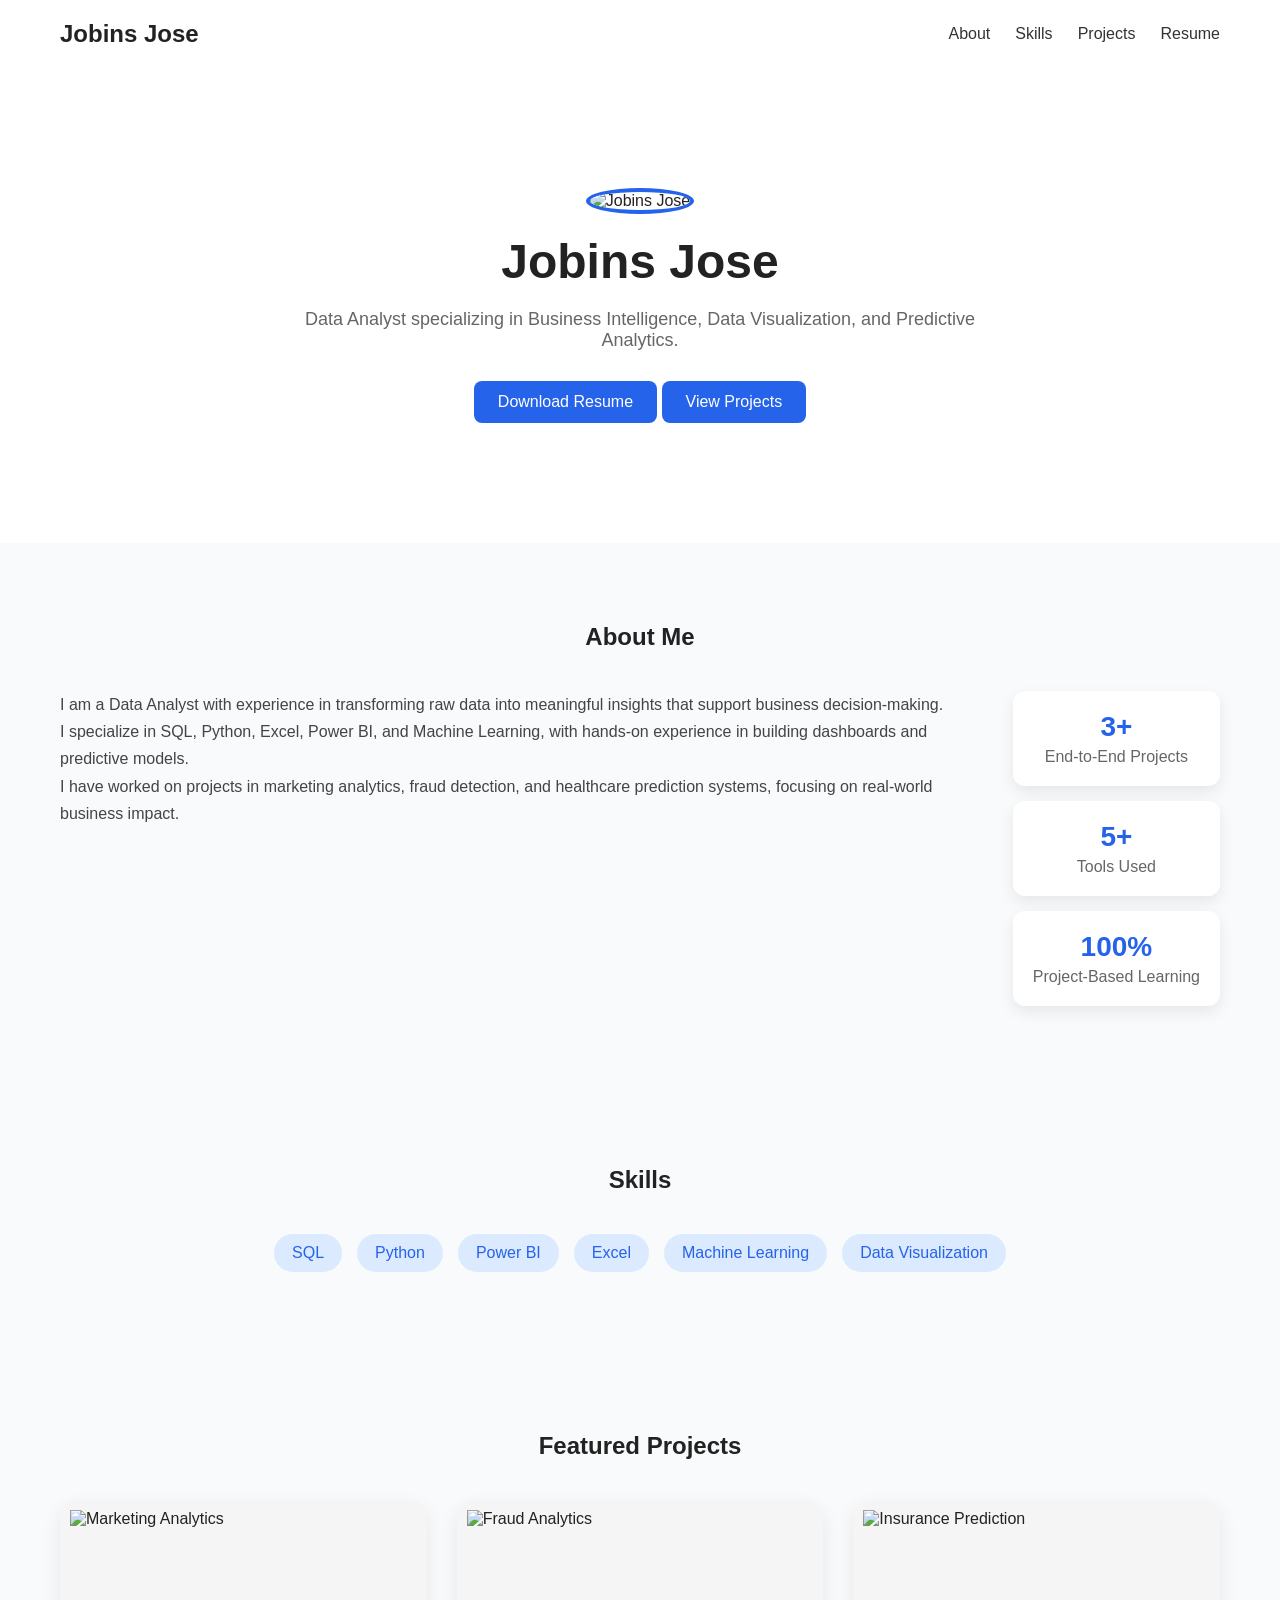
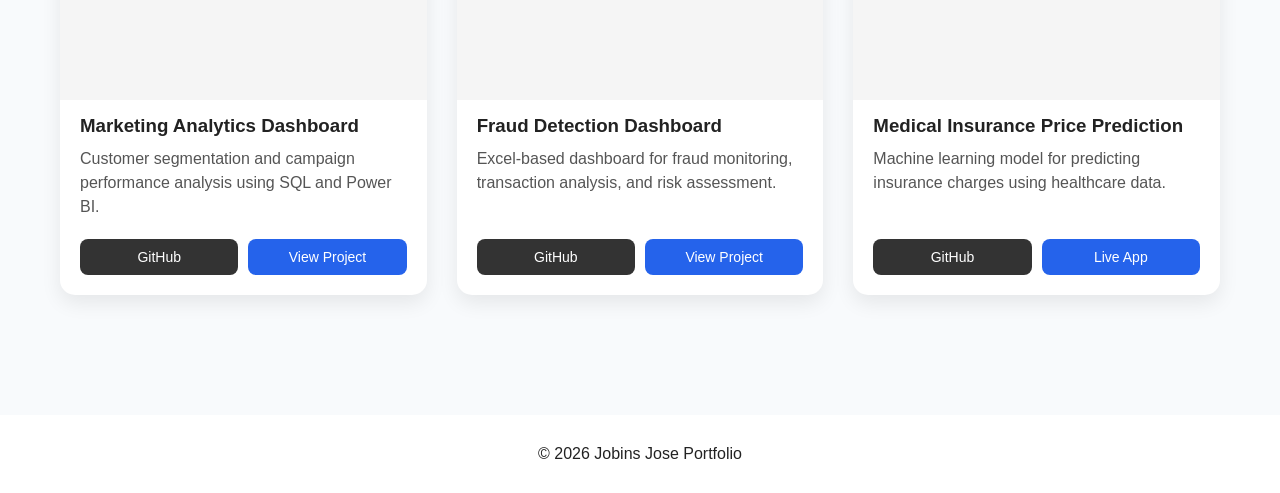
==== index.html @ de78f55c "Files uploaded" ====
<!DOCTYPE html>
<html lang="en">
<head>
    <meta charset="UTF-8">
    <meta name="viewport" content="width=device-width, initial-scale=1.0">
    <title>Jobins Jose | Data Analyst Portfolio</title>
    <link rel="stylesheet" href="styles.css">
</head>
<body>

<nav>
    <div class="logo">Jobins Jose</div>

    <ul>
        <li><a href="#about">About</a></li>
        <li><a href="#skills">Skills</a></li>
        <li><a href="#projects">Projects</a></li>
        <li><a href="Jobins Jose Resume.pdf">Resume</a></li>
    </ul>
</nav>

<header class="hero">
    <img src="images/profile-photo.jpg"
         alt="Jobins Jose"
         class="profile-pic">
       <h1>Jobins Jose</h1>

    <p>
        Data Analyst specializing in Business Intelligence,
        Data Visualization, and Predictive Analytics.
    </p>

    <a href="Jobins Jose Resume.pdf" class="btn">
        Download Resume
    </a>

    <a href="#projects" class="btn">View Projects</a>
</header>

<section id="about" class="section about">

    <h2>About Me</h2>

    <div class="about-container">

        <div class="about-text">

            <p>
                I am a Data Analyst with experience in transforming raw data into meaningful insights
                that support business decision-making.
            </p>

            <p>
                I specialize in SQL, Python, Excel, Power BI, and Machine Learning, with hands-on
                experience in building dashboards and predictive models.
            </p>

            <p>
                I have worked on projects in marketing analytics, fraud detection, and healthcare
                prediction systems, focusing on real-world business impact.
            </p>

        </div>

        <div class="about-highlights">

            <div class="highlight-card">
                <h3>3+</h3>
                <p>End-to-End Projects</p>
            </div>

            <div class="highlight-card">
                <h3>5+</h3>
                <p>Tools Used</p>
            </div>

            <div class="highlight-card">
                <h3>100%</h3>
                <p>Project-Based Learning</p>
            </div>

        </div>

    </div>

</section>

<section id="skills" class="section">
    <h2>Skills</h2>

    <div class="skills">
        <span>SQL</span>
        <span>Python</span>
        <span>Power BI</span>
        <span>Excel</span>
        <span>Machine Learning</span>
        <span>Data Visualization</span>
    </div>
</section>

<section id="projects" class="section">

    <h2>Featured Projects</h2>

    <div class="project-grid">

        <div class="card">
            <img src="images/marketing-analytics.jpg" alt="Marketing Analytics">

            <h3>Marketing Analytics Dashboard</h3>

            <p>
                Customer segmentation and campaign performance analysis
                using SQL and Power BI.
            </p>

        <div class="card-buttons">

        <a href="https://github.com/username/project"
           target="_blank"
           class="github-btn">
            GitHub
        </a>

            <a href="marketing.html" class="view-btn">
                View Project
            </a>
        </div>
        </div>

        <div class="card">
            <img src="images/fraud-analytics.jpg" alt="Fraud Analytics">

            <h3>Fraud Detection Dashboard</h3>

            <p>
                Excel-based dashboard for fraud monitoring,
                transaction analysis, and risk assessment.
            </p>

        <div class="card-buttons">

        <a href="https://github.com/username/project"
           target="_blank"
           class="github-btn">
            GitHub
        </a>

            <a href="fraud.html" class="view-btn">
                View Project
            </a>
        </div>
        </div>

    

        <div class="card">
            <img src="images/medical-insurance.png" alt="Insurance Prediction">

            <h3>Medical Insurance Price Prediction</h3>

            <p>
                Machine learning model for predicting insurance
                charges using healthcare data.
            </p>

        <div class="card-buttons">

        <a href="https://github.com/username/project"
           target="_blank"
           class="github-btn">
            GitHub
        </a>

            <a href="https://medical-insurance-cost-predictor-wyuu.onrender.com/" class="view-btn">
                Live App
            </a>
        </div>
        </div>


</section>

<footer>
    <p>© 2026 Jobins Jose Portfolio</p>
</footer>

</body>
</html>
---- styles.css ----
*{
    margin:0;
    padding:0;
    box-sizing:border-box;
}

body{
    font-family:Arial, sans-serif;
    background:#f8fafc;
    color:#222;
}

nav{
    display:flex;
    justify-content:space-between;
    align-items:center;
    padding:20px 60px;
    background:white;
    box-shadow:0 2px 10px rgba(0,0,0,0.05);
}

.logo{
    font-size:24px;
    font-weight:bold;
}

nav ul{
    display:flex;
    list-style:none;
    gap:25px;
}

nav a{
    text-decoration:none;
    color:#333;
}

.hero{
    text-align:center;
    padding:120px 20px;
    background:white;
}

.hero h1{
    font-size:48px;
    margin-bottom:20px;
}

.hero p{
    max-width:700px;
    margin:auto;
    font-size:18px;
    color:#666;
}

.btn{
    display:inline-block;
    margin-top:30px;
    padding:12px 24px;
    background:#2563eb;
    color:white;
    text-decoration:none;
    border-radius:8px;
}

.profile-pic{
    width:180px;
    height:180px;
    border-radius:50%;
    object-fit:cover;
    margin-bottom:20px;
    border:4px solid #2563eb;
}

.section{
    max-width:1200px;
    margin:auto;
    padding:80px 20px;
}

.section h2{
    text-align:center;
    margin-bottom:40px;
}



.about-container{
    display:flex;
    justify-content:center;
    align-items:flex-start;
    gap:40px;
    flex-wrap:wrap;
    margin-top:30px;
}

.about-text{
    flex:2;
    min-width:280px;
    font-size:16px;
    line-height:1.7;
    color:#444;
}

.about-highlights{
    display:flex;
    flex-direction:column;
    gap:15px;
    min-width:200px;
}

.highlight-card{
    background:white;
    padding:20px;
    border-radius:12px;
    box-shadow:0 6px 15px rgba(0,0,0,0.08);
    text-align:center;
}

.highlight-card h3{
    margin:0;
    font-size:28px;
    color:#2563eb;
}

.highlight-card p{
    margin:5px 0 0;
    color:#666;
}

.skills{
    display:flex;
    justify-content:center;
    flex-wrap:wrap;
    gap:15px;
}

.skills span{
    background:#dbeafe;
    color:#2563eb;
    padding:10px 18px;
    border-radius:25px;
}

.project-img{
    width:100%;
    max-width:1000px;
    display:block;
    margin:25px auto;
    border-radius:12px;
    box-shadow:0 6px 20px rgba(0,0,0,0.12);
}
.project-grid{
    display:grid;
    grid-template-columns:repeat(auto-fit,minmax(320px,1fr));
    gap:30px;
}


.project-page{
    max-width:900px;
    margin:auto;
    padding:40px 20px;
}

.back-btn{
    display:inline-block;
    margin:20px;
    text-decoration:none;
    color:#2563eb;
    font-weight:500;
}

h1{
    font-size:36px;
    margin-bottom:10px;
}

.subtitle{
    color:#666;
    font-size:16px;
    margin-bottom:25px;
}

.project-img{
    width:100%;
    border-radius:12px;
    margin:20px 0 40px;
    box-shadow:0 6px 20px rgba(0,0,0,0.12);
}



/* SECTION BLOCK */
.section-block{
    margin-bottom:35px;
}

.section-block h2{
    margin-bottom:10px;
    color:#222;
    border-left:4px solid #2563eb;
    padding-left:10px;
}

.section-block p{
    line-height:1.7;
    color:#444;
    font-size:16px;
}

.section-block ul{
    padding-left:20px;
    line-height:1.8;
    color:#444;
}





.card{
    background:white;
    border-radius:15px;
    overflow:hidden;
    box-shadow:0 8px 20px rgba(0,0,0,0.08);
    transition:0.3s;

    display:flex;
    flex-direction:column;
    height:100%;
}

.card:hover{
    transform:translateY(-5px);
}

.card img{
    width:100%;
    height:200px;
    object-fit:contain;  
    background:#f5f5f5;
    padding:10px;
}

/* TITLE */
.card h3{
    padding:15px 20px 10px;
    margin:0;
}

/* DESCRIPTION */
.card p{
    padding:0 20px;
    color:#555;
    flex-grow:1;   /* pushes buttons to bottom */
    line-height:1.5;
}

/* BUTTON AREA (NEW) */
.card-buttons{
    display:flex;
    justify-content:space-between;
    padding:20px;
    gap:10px;
    margin-top:auto;
}

/* BUTTONS */
.github-btn,
.view-btn{
    flex:1;
    text-align:center;
    padding:10px;
    border-radius:8px;
    text-decoration:none;
    color:white;
    font-size:14px;
}

/* GitHub */
.github-btn{
    background:#333;
}

/* View Project */
.view-btn{
    background:#2563eb;
}

/* Optional hover */
.github-btn:hover,
.view-btn:hover{
    opacity:0.9;
}



footer{
    text-align:center;
    padding:30px;
    background:white;
    margin-top:40px;
}
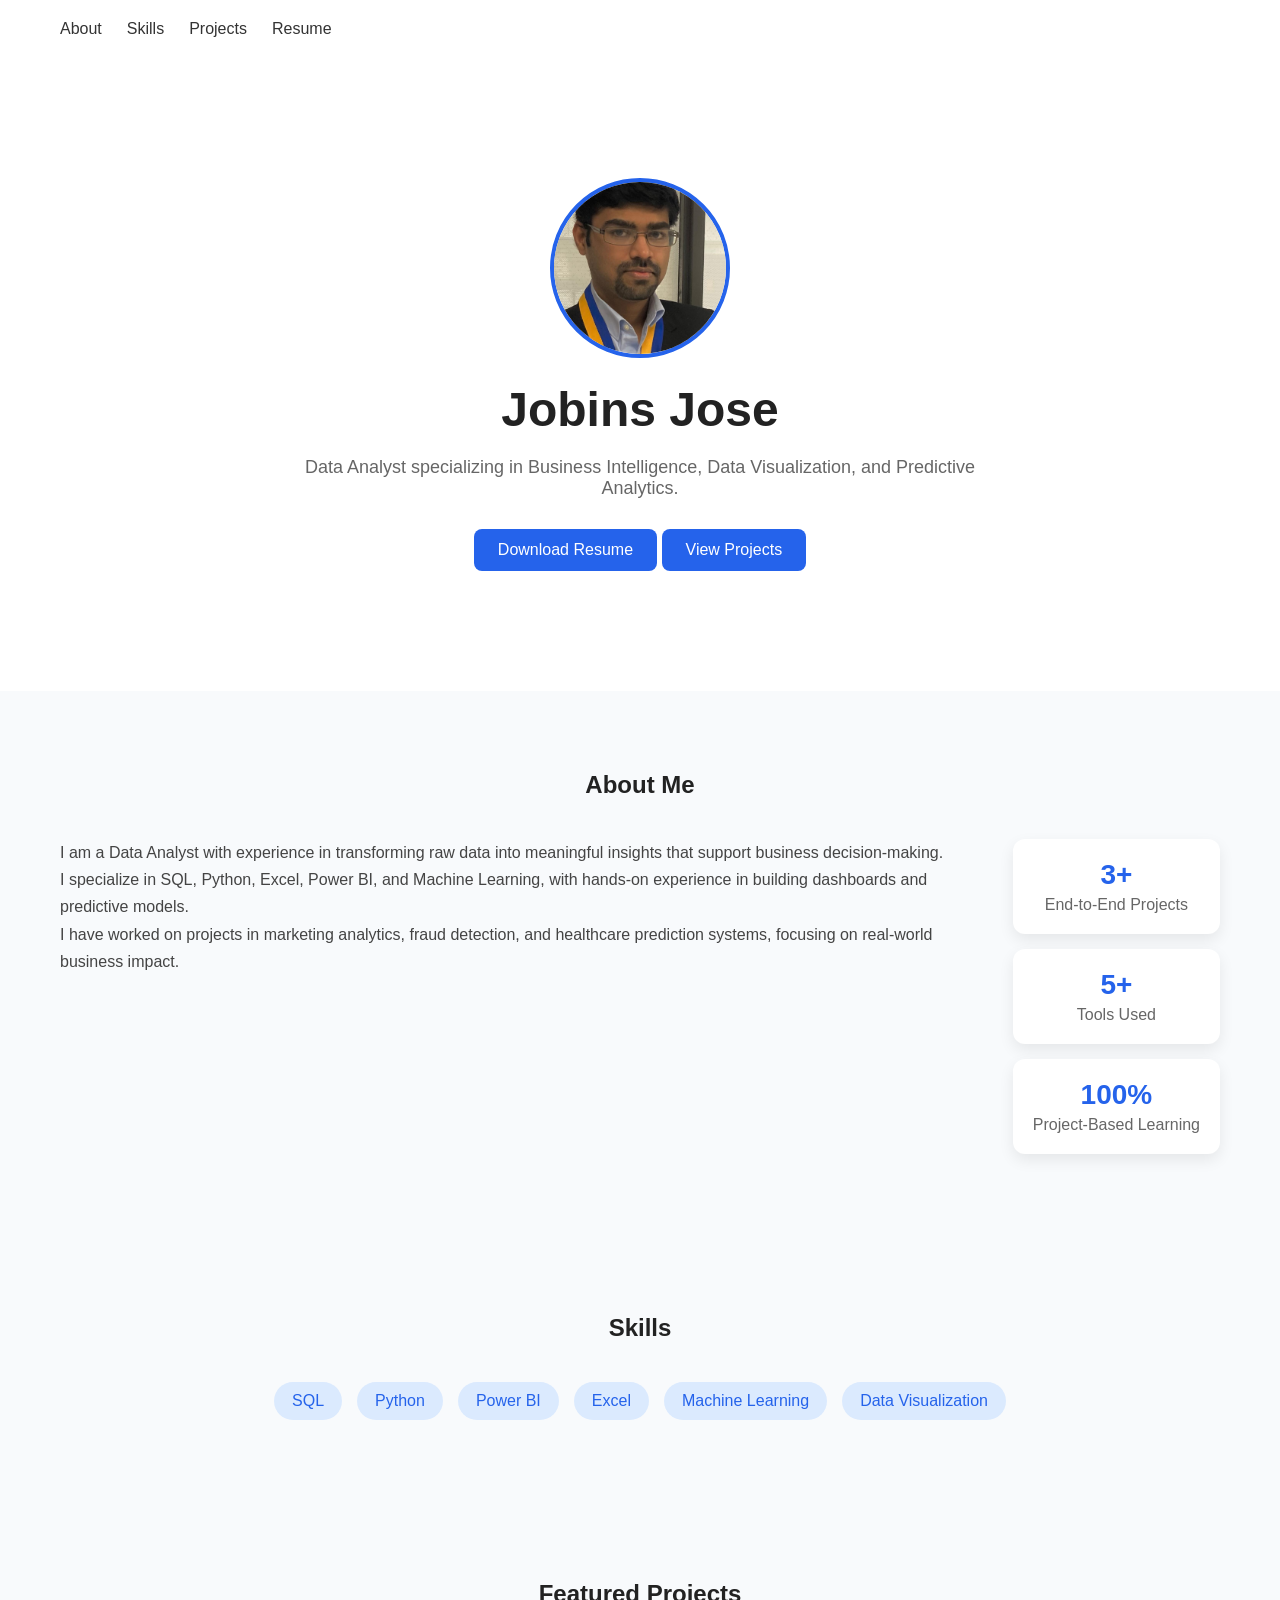
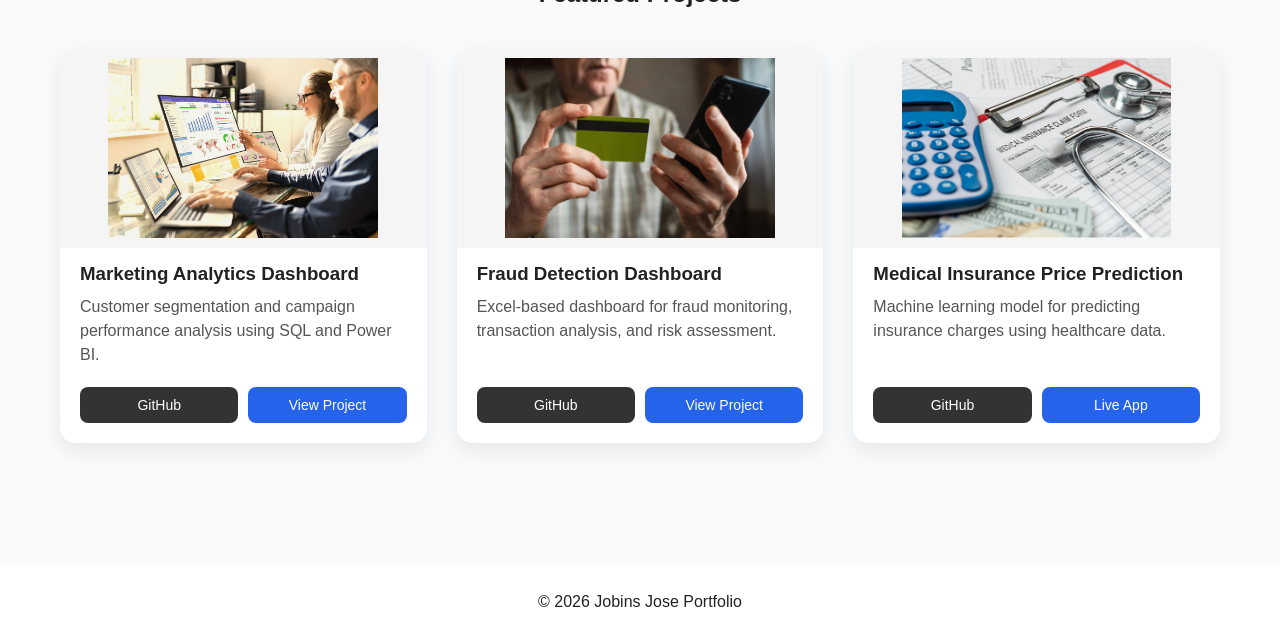
==== commit 22eb9bb4: "Update index.html" ====
--- a/index.html
+++ b/index.html
@@ -9,7 +9,6 @@
 <body>
 
 <nav>
-    <div class="logo">Jobins Jose</div>
 
     <ul>
         <li><a href="#about">About</a></li>
@@ -186,4 +185,4 @@
 </footer>
 
 </body>
-</html>+</html>
